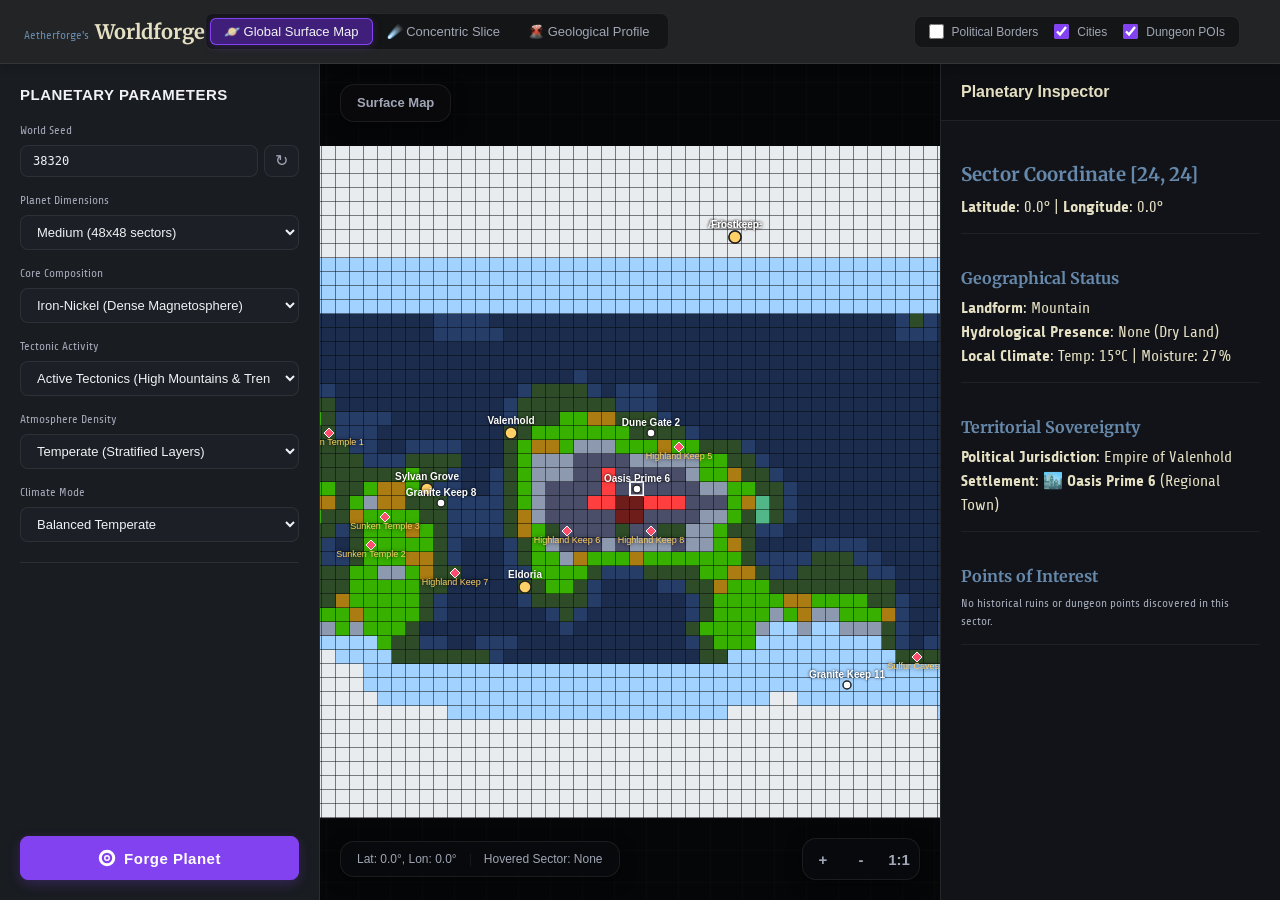
==== world.html @ 59a66cbd "Initial commit: Aetherforge Worldforge - procedural TTRPG world and dungeon generator" ====
<!DOCTYPE html>
<html lang="en">
<head>
    <meta charset="UTF-8">
    <meta name="viewport" content="width=device-width, initial-scale=1.0">
    <title>Planetary Worldforge | Aetherforge Generator</title>
    <!-- Google Fonts: Merriweather (serif) and Share Tech / Share (sans-serif) -->
    <link rel="preconnect" href="https://fonts.googleapis.com">
    <link rel="preconnect" href="https://fonts.gstatic.com" crossorigin>
    <link href="https://fonts.googleapis.com/css2?family=Merriweather:ital,wght@0,300;0,400;0,700;1,300&family=Share+Tech&family=Share:ital,wght@0,400;0,700;1,400&display=swap" rel="stylesheet">
    <link rel="stylesheet" href="style.css">
    <!-- Inline check for CORS / file protocol blocks -->
    <script>
        if (window.location.protocol === 'file:') {
            document.addEventListener('DOMContentLoaded', () => {
                const warn = document.createElement('div');
                warn.style.cssText = 'position:fixed;top:0;left:0;right:0;background:#d32f2f;color:#fff;padding:12px 24px;text-align:center;z-index:999999;font-family:sans-serif;font-size:14px;font-weight:bold;box-shadow:0 4px 12px rgba(0,0,0,0.3);display:flex;justify-content:center;align-items:center;gap:12px;';
                warn.innerHTML = '<span>⚠️ <strong>CORS Protocol Blocked</strong>: Browsers block ES Module loading on local files. Please run a local web server (e.g. VS Code Live Server, python -m http.server, or npm run dev) to test the Worldforge generator.</span>';
                document.body.appendChild(warn);
            });
        }
    </script>
</head>
<body class="dungeon-fullscreen-body">
    <div class="app-container">
        <!-- HEADER -->
        <header class="watabou-header dungeon-header">
            <div class="header-logo">
                <a href="index.html" class="logo-back-link">
                    <span class="logo-author">Aetherforge's</span>
                    <span class="logo-title">Worldforge</span>
                </a>
            </div>
            
            <div class="level-tabs" id="worldViewTabs">
                <button class="level-tab active" data-view="surface">
                    🪐 Global Surface Map
                </button>
                <button class="level-tab" data-view="slice">
                    ☄️ Concentric Slice
                </button>
                <button class="level-tab" data-view="profile">
                    🌋 Geological Profile
                </button>
            </div>

            <!-- VIEW OVERLAYS -->
            <div class="play-mode-controls" id="worldMapControls">
                <label class="switch-label" title="Show political borders of kingdoms">
                    <input type="checkbox" id="chkPoliticalView">
                    <span class="switch-text">Political Borders</span>
                </label>
                <label class="switch-label" title="Show cities and capitals">
                    <input type="checkbox" id="chkShowCities" checked>
                    <span class="switch-text">Cities</span>
                </label>
                <label class="switch-label" title="Show points of interest linking to dungeons">
                    <input type="checkbox" id="chkShowPOIs" checked>
                    <span class="switch-text">Dungeon POIs</span>
                </label>
            </div>
        </header>

        <!-- MAIN LAYOUT -->
        <main class="app-main">
            
            <!-- LEFT COLUMN: PLANET PARAMETERS -->
            <aside class="sidebar sidebar-controls">
                <div class="sidebar-section">
                    <h2>Planetary Parameters</h2>
                    
                    <div class="control-group">
                        <label for="inputWorldSeed">World Seed</label>
                        <div style="display:flex; gap:6px;">
                            <input type="text" id="inputWorldSeed" class="form-control" placeholder="Random" style="flex:1; font-family: monospace; font-size:12px;">
                            <button class="btn btn-secondary" id="btnRandomWorldSeed" title="Roll random seed" style="padding: 0 10px; font-size: 16px;">&#x21bb;</button>
                        </div>
                    </div>

                    <div class="control-group">
                        <label for="selectPlanetSize">Planet Dimensions</label>
                        <select id="selectPlanetSize" class="form-control">
                            <option value="small">Small (32x32 sectors)</option>
                            <option value="medium" selected>Medium (48x48 sectors)</option>
                            <option value="large">Large (64x64 sectors)</option>
                        </select>
                    </div>

                    <div class="control-group">
                        <label for="selectCoreType">Core Composition</label>
                        <select id="selectCoreType" class="form-control">
                            <option value="iron-nickel" selected>Iron-Nickel (Dense Magnetosphere)</option>
                            <option value="silicate">Chondritic Silicate (Weak Shield)</option>
                            <option value="gold-molten">Molten Heavy Metals (Amber Core)</option>
                            <option value="crystal">Volatile Energetic Crystal (Cyan Glow)</option>
                        </select>
                    </div>

                    <div class="control-group">
                        <label for="selectTectonics">Tectonic Activity</label>
                        <select id="selectTectonics" class="form-control">
                            <option value="active" selected>Active Tectonics (High Mountains & Trenches)</option>
                            <option value="passive">Stable Plateaus (Rolling Plains & Valley Networks)</option>
                        </select>
                    </div>

                    <div class="control-group">
                        <label for="selectAtmosphere">Atmosphere Density</label>
                        <select id="selectAtmosphere" class="form-control">
                            <option value="temperate" selected>Temperate (Stratified Layers)</option>
                            <option value="thin">Thin (Low Pressure, High Exosphere)</option>
                            <option value="thick">Super-Dense (Thick Troposphere, Acid Haze)</option>
                        </select>
                    </div>

                    <div class="control-group">
                        <label for="selectClimate">Climate Mode</label>
                        <select id="selectClimate" class="form-control">
                            <option value="balanced" selected>Balanced Temperate</option>
                            <option value="frozen">Glacial Ice Age (Large Polar Caps)</option>
                            <option value="desolate">Arid Desert (Widespread Dunes)</option>
                            <option value="volcanic">Lava Wasteland (High Magma Chambers)</option>
                        </select>
                    </div>
                </div>

                <div class="sidebar-actions">
                    <button class="btn btn-primary btn-large btn-glow" id="btnForgeWorld">
                        <svg viewBox="0 0 24 24" width="18" height="18" fill="none" stroke="currentColor" stroke-width="2"><path d="M12 2a10 10 0 1 0 10 10A10 10 0 0 0 12 2zm0 18a8 8 0 1 1 8-8 8 8 0 0 1-8 8z"/><circle cx="12" cy="12" r="3"/></svg>
                        Forge Planet
                    </button>
                </div>
            </aside>

            <!-- CENTER COLUMN: MAP CANVAS VIEWPORT -->
            <section class="canvas-viewport">
                <!-- VIEWPORT HUD -->
                <div class="viewport-hud" style="top: 20px; bottom: auto; left: 20px; z-index: 100;">
                    <div class="hud-info" style="font-size: 13px; font-weight: bold; background-color: rgba(10,11,14,0.9);">
                        <span id="txtWorldViewTitle">Surface Map</span>
                    </div>
                </div>

                <div class="canvas-container" id="worldCanvasContainer">
                    <canvas id="worldCanvas" tabindex="1"></canvas>
                </div>
                
                <div class="viewport-hud">
                    <div class="hud-info">
                        <span id="txtWorldCoords">Lat: 0.0°, Lon: 0.0°</span>
                        <span class="hud-divider">|</span>
                        <span id="txtWorldSector">Hovered Sector: None</span>
                    </div>
                    <div class="hud-controls">
                        <button class="hud-btn" id="btnWorldZoomIn" title="Zoom In">+</button>
                        <button class="hud-btn" id="btnWorldZoomOut" title="Zoom Out">-</button>
                        <button class="hud-btn" id="btnWorldZoomReset" title="Reset Camera">1:1</button>
                    </div>
                </div>
            </section>

            <!-- RIGHT COLUMN: DETAILS INSPECTOR -->
            <aside class="sidebar sidebar-inspector">
                <div class="inspector-header">
                    <h2>Planetary Inspector</h2>
                </div>
                
                <div class="inspector-content" id="worldInspectorContent">
                    <div class="inspector-empty-state">
                        <svg viewBox="0 0 24 24" width="48" height="48" fill="none" stroke="currentColor" stroke-width="1.5">
                            <path d="M12 22s8-4 8-10V5l-8-3-8 3v7c0 6 8 10 8 10z"/>
                        </svg>
                        <p>Hover or click on sectors on the world map, concentric arcs on the slice view, or geological layers on the drill profile to inspect details.</p>
                    </div>
                </div>
            </aside>

        </main>
    </div>

    <!-- Toast notification -->
    <div id="toastContainer" style="position:fixed;bottom:24px;right:24px;z-index:9999;display:flex;flex-direction:column;gap:8px;"></div>

    <!-- Web App Logic -->
    <script type="module" src="js/world.js"></script>
</body>
</html>
---- style.css ----
/* CSS Custom Properties for Theme Colors & Tokens */
:root {
    --bg-primary: #0a0b0e;
    --bg-secondary: rgba(18, 20, 26, 0.7);
    --bg-tertiary: rgba(30, 34, 45, 0.5);
    
    --border-color: rgba(255, 255, 255, 0.08);
    --border-color-hover: rgba(255, 255, 255, 0.15);
    --glass-blur: blur(12px);
    
    /* Accents - HSL for easy opacity overlays */
    --accent-hue: 262; /* Amber is around 35, Purple is 262, Emerald is 142 */
    --accent-primary: hsl(var(--accent-hue), 85%, 60%);
    --accent-glow: hsla(var(--accent-hue), 85%, 60%, 0.25);
    --accent-glow-strong: hsla(var(--accent-hue), 85%, 60%, 0.5);
    --accent-hover: hsl(var(--accent-hue), 90%, 65%);
    --accent-dark: hsl(var(--accent-hue), 60%, 30%);
    
    /* Text */
    --text-primary: #f0f2f5;
    --text-secondary: #a0a6b5;
    --text-muted: #696e7c;
    --text-link: hsl(var(--accent-hue), 90%, 70%);

    /* Feedback Colors */
    --color-easy: #4caf50;
    --color-medium: #ff9800;
    --color-hard: #f44336;
    --color-deadly: #9c27b0;
    --color-loot: #e91e63;
    --color-trap: #ff5722;

    /* Spacing & Sizes */
    --radius-sm: 4px;
    --radius-md: 8px;
    --radius-lg: 14px;
    --font-heading: 'Outfit', -apple-system, BlinkMacSystemFont, "Segoe UI", Roboto, sans-serif;
    --font-body: 'Inter', -apple-system, BlinkMacSystemFont, "Segoe UI", Roboto, sans-serif;
}

/* Reset & Base Elements */
* {
    box-sizing: border-box;
    margin: 0;
    padding: 0;
}

body {
    background-color: var(--bg-primary);
    background-image: 
        radial-gradient(at 0% 0%, hsla(280, 80%, 20%, 0.15) 0px, transparent 50%),
        radial-gradient(at 100% 100%, hsla(30, 80%, 20%, 0.1) 0px, transparent 50%),
        radial-gradient(at 50% 50%, rgba(10, 11, 14, 1) 0px, rgba(5, 5, 8, 1) 100%);
    color: var(--text-primary);
    font-family: var(--font-body);
    font-size: 14px;
    line-height: 1.5;
    height: 100vh;
    overflow: hidden;
}

/* Layout Wrapper */
.app-container {
    display: flex;
    flex-direction: column;
    height: 100vh;
    width: 100%;
}

/* Header styling */
.app-header {
    display: flex;
    align-items: center;
    justify-content: space-between;
    height: 64px;
    padding: 0 24px;
    background-color: var(--bg-secondary);
    backdrop-filter: var(--glass-blur);
    border-bottom: 1px solid var(--border-color);
    z-index: 100;
}

.header-logo {
    display: flex;
    align-items: center;
    gap: 12px;
}

.logo-icon {
    color: var(--accent-primary);
    filter: drop-shadow(0 0 8px var(--accent-glow-strong));
    animation: rotateSlow 20s linear infinite;
}

@keyframes rotateSlow {
    from { transform: rotate(0deg); }
    to { transform: rotate(360deg); }
}

.header-logo h1 {
    font-family: var(--font-heading);
    font-size: 22px;
    font-weight: 700;
    letter-spacing: -0.5px;
    background: linear-gradient(135deg, #ffffff 30%, var(--accent-primary) 100%);
    -webkit-background-clip: text;
    -webkit-text-fill-color: transparent;
}

.logo-tag {
    font-size: 11px;
    color: var(--text-muted);
    font-weight: 500;
    text-transform: uppercase;
    letter-spacing: 1px;
    padding-left: 8px;
    border-left: 1px solid var(--border-color);
}

/* Level Tabs Selector */
.level-tabs {
    display: flex;
    background-color: rgba(0, 0, 0, 0.4);
    padding: 4px;
    border-radius: var(--radius-md);
    border: 1px solid var(--border-color);
}

.level-tab {
    display: flex;
    align-items: center;
    gap: 8px;
    background: none;
    border: none;
    color: var(--text-secondary);
    font-family: var(--font-heading);
    font-weight: 500;
    padding: 6px 14px;
    font-size: 13px;
    border-radius: calc(var(--radius-md) - 2px);
    cursor: pointer;
    transition: all 0.2s cubic-bezier(0.4, 0, 0.2, 1);
}

.level-tab:hover {
    color: var(--text-primary);
    background-color: rgba(255, 255, 255, 0.04);
}

.level-tab.active {
    color: var(--text-primary);
    background-color: var(--accent-dark);
    box-shadow: inset 0 0 0 1px var(--accent-primary), 0 2px 8px var(--accent-glow);
}

/* Header Buttons Group */
.header-actions {
    display: flex;
    gap: 10px;
}

/* Main Area Grid */
.app-main {
    display: grid;
    grid-template-columns: 320px 1fr 340px;
    height: calc(100vh - 64px);
    width: 100%;
    overflow: hidden;
}

/* Sidebar Styling */
.sidebar {
    background-color: var(--bg-secondary);
    backdrop-filter: var(--glass-blur);
    display: flex;
    flex-direction: column;
    overflow-y: auto;
    border-right: 1px solid var(--border-color);
    padding: 20px;
    gap: 20px;
}

.sidebar-controls {
    border-right: 1px solid var(--border-color);
}

.sidebar-inspector {
    border-right: none;
    border-left: 1px solid var(--border-color);
    background-color: rgba(12, 13, 18, 0.8);
    padding: 0;
}

.sidebar-section {
    display: flex;
    flex-direction: column;
    gap: 14px;
    padding-bottom: 20px;
    border-bottom: 1px solid var(--border-color);
}

.sidebar-section:last-of-type {
    border-bottom: none;
}

.sidebar-section h2 {
    font-family: var(--font-heading);
    font-size: 15px;
    font-weight: 600;
    color: var(--text-primary);
    text-transform: uppercase;
    letter-spacing: 0.5px;
    display: flex;
    align-items: center;
    justify-content: space-between;
}

/* Custom Interactive Controls styling */
.control-group {
    display: flex;
    flex-direction: column;
    gap: 6px;
}

label {
    font-size: 12px;
    font-weight: 500;
    color: var(--text-secondary);
}

.form-control {
    background-color: var(--bg-tertiary);
    border: 1px solid var(--border-color);
    border-radius: var(--radius-md);
    color: var(--text-primary);
    padding: 8px 12px;
    font-family: var(--font-body);
    font-size: 13px;
    outline: none;
    cursor: pointer;
    transition: all 0.2s ease;
}

.form-control:focus, .form-control:hover {
    border-color: var(--accent-primary);
    box-shadow: 0 0 0 3px var(--accent-glow);
}

.form-row {
    display: flex;
    gap: 12px;
}

.col-half {
    flex: 1;
}

/* Ranges */
.range-container {
    display: flex;
    align-items: center;
    gap: 12px;
}

.form-range {
    flex: 1;
    -webkit-appearance: none;
    appearance: none;
    background: var(--bg-tertiary);
    height: 6px;
    border-radius: var(--radius-sm);
    outline: none;
}

.form-range::-webkit-slider-thumb {
    -webkit-appearance: none;
    appearance: none;
    width: 14px;
    height: 14px;
    border-radius: 50%;
    background: var(--accent-primary);
    cursor: pointer;
    box-shadow: 0 0 6px var(--accent-glow-strong);
    transition: transform 0.1s ease;
}

.form-range::-webkit-slider-thumb:hover {
    transform: scale(1.2);
}

.range-value {
    font-family: var(--font-heading);
    font-weight: 500;
    font-size: 12px;
    color: var(--text-primary);
    min-width: 60px;
    text-align: right;
}

/* Buttons style system */
.btn {
    display: inline-flex;
    align-items: center;
    justify-content: center;
    gap: 8px;
    font-family: var(--font-heading);
    font-weight: 500;
    border-radius: var(--radius-md);
    cursor: pointer;
    transition: all 0.2s cubic-bezier(0.4, 0, 0.2, 1);
    outline: none;
    border: 1px solid transparent;
}

.btn-primary {
    background-color: var(--accent-primary);
    color: #ffffff;
    box-shadow: 0 4px 12px var(--accent-glow);
}

.btn-primary:hover {
    background-color: var(--accent-hover);
    box-shadow: 0 6px 16px var(--accent-glow-strong);
    transform: translateY(-1px);
}

.btn-secondary {
    background-color: var(--bg-tertiary);
    border-color: var(--border-color);
    color: var(--text-secondary);
}

.btn-secondary:hover {
    color: var(--text-primary);
    border-color: var(--border-color-hover);
    background-color: rgba(255, 255, 255, 0.05);
}

.btn-icon {
    padding: 8px 14px;
    font-size: 13px;
}

.btn-large {
    width: 100%;
    padding: 12px;
    font-size: 15px;
    font-weight: 600;
    letter-spacing: 0.5px;
}

.btn-glow {
    border-color: var(--accent-primary);
    animation: pulseGlow 3s infinite alternate;
}

@keyframes pulseGlow {
    0% { box-shadow: 0 4px 10px var(--accent-glow); }
    100% { box-shadow: 0 6px 20px var(--accent-glow-strong); }
}

.sidebar-actions {
    margin-top: auto;
    padding-top: 10px;
}

/* Viewport */
.canvas-viewport {
    position: relative;
    background-color: #050608;
    display: flex;
    align-items: center;
    justify-content: center;
    overflow: hidden;
    /* subtle grid overlay for aesthetics */
    background-image: 
        linear-gradient(rgba(255, 255, 255, 0.015) 1px, transparent 1px),
        linear-gradient(90deg, rgba(255, 255, 255, 0.015) 1px, transparent 1px);
    background-size: 32px 32px;
    background-position: center;
}

/* Canvas fills viewport – pan/zoom done via ctx transforms */
.canvas-container {
    position: absolute;
    inset: 0;
    pointer-events: none; /* canvas handles all events */
}

#mapCanvas {
    position: absolute;
    top: 0;
    left: 0;
    width: 100%;
    height: 100%;
    display: block;
    cursor: grab;
    outline: none;
    pointer-events: auto; /* override parent's pointer-events: none */
}

#mapCanvas:active {
    cursor: grabbing;
}

/* Viewport HUD */
.viewport-hud {
    position: absolute;
    bottom: 20px;
    left: 20px;
    right: 20px;
    display: flex;
    justify-content: space-between;
    align-items: center;
    pointer-events: none;
}

.hud-info {
    pointer-events: auto;
    background-color: rgba(10, 11, 14, 0.85);
    border: 1px solid var(--border-color);
    backdrop-filter: var(--glass-blur);
    padding: 8px 16px;
    border-radius: var(--radius-lg);
    font-size: 12px;
    font-family: var(--font-heading);
    color: var(--text-secondary);
    display: flex;
    gap: 12px;
    align-items: center;
    box-shadow: 0 4px 15px rgba(0, 0, 0, 0.5);
}

.hud-divider {
    color: var(--border-color);
}

.hud-controls {
    pointer-events: auto;
    display: flex;
    gap: 6px;
    background-color: rgba(10, 11, 14, 0.85);
    border: 1px solid var(--border-color);
    backdrop-filter: var(--glass-blur);
    padding: 4px;
    border-radius: var(--radius-lg);
    box-shadow: 0 4px 15px rgba(0, 0, 0, 0.5);
}

.hud-btn {
    background: none;
    border: none;
    width: 32px;
    height: 32px;
    border-radius: 50%;
    color: var(--text-secondary);
    font-size: 15px;
    font-weight: 600;
    cursor: pointer;
    display: flex;
    align-items: center;
    justify-content: center;
    transition: all 0.15s ease;
}

.hud-btn:hover {
    background-color: rgba(255, 255, 255, 0.08);
    color: var(--text-primary);
}

/* Inspector Styling */
.inspector-header {
    display: flex;
    justify-content: space-between;
    align-items: center;
    padding: 16px 20px;
    border-bottom: 1px solid var(--border-color);
    background-color: rgba(0, 0, 0, 0.2);
}

.inspector-header h2 {
    font-family: var(--font-heading);
    font-size: 16px;
    font-weight: 600;
}

.inspector-content {
    flex: 1;
    overflow-y: auto;
    padding: 20px;
    display: flex;
    flex-direction: column;
    gap: 18px;
}

/* Inspector Cards and Components */
.inspector-empty-state {
    display: flex;
    flex-direction: column;
    align-items: center;
    justify-content: center;
    text-align: center;
    padding: 40px 20px;
    color: var(--text-muted);
    gap: 16px;
    height: 60%;
}

.inspector-empty-state svg {
    color: var(--text-muted);
    opacity: 0.4;
}

.room-card-header {
    background-color: var(--accent-dark);
    padding: 10px 14px;
    border-radius: var(--radius-md);
    margin-bottom: 10px;
    border-left: 4px solid var(--accent-primary);
}

.room-card-header h3 {
    font-family: var(--font-heading);
    font-size: 16px;
    font-weight: 600;
    color: #fff;
}

.room-card-header .room-type-tag {
    font-size: 11px;
    text-transform: uppercase;
    letter-spacing: 0.5px;
    color: var(--text-secondary);
}

.room-section {
    display: flex;
    flex-direction: column;
    gap: 6px;
}

.room-section h4 {
    font-family: var(--font-heading);
    font-size: 12px;
    text-transform: uppercase;
    letter-spacing: 1px;
    color: var(--text-secondary);
    border-bottom: 1px solid var(--border-color);
    padding-bottom: 4px;
    margin-bottom: 4px;
}

.room-section p {
    font-size: 13px;
    color: var(--text-primary);
    line-height: 1.6;
}

/* Sensory lists */
.sensory-pill-container {
    display: flex;
    flex-wrap: wrap;
    gap: 6px;
    margin-top: 4px;
}

.sensory-pill {
    font-size: 11px;
    padding: 3px 8px;
    border-radius: 12px;
    background-color: var(--bg-tertiary);
    border: 1px solid var(--border-color);
    color: var(--text-secondary);
}

.sensory-pill strong {
    color: var(--text-primary);
}

/* Encounter Stat Blocks */
.encounter-block {
    background-color: rgba(0, 0, 0, 0.2);
    border: 1px solid var(--border-color);
    border-radius: var(--radius-md);
    padding: 10px;
    display: flex;
    flex-direction: column;
    gap: 8px;
}

.difficulty-badge {
    align-self: flex-start;
    font-family: var(--font-heading);
    font-size: 11px;
    font-weight: 600;
    text-transform: uppercase;
    padding: 2px 8px;
    border-radius: 10px;
    color: #fff;
}

.difficulty-badge.easy { background-color: var(--color-easy); }
.difficulty-badge.medium { background-color: var(--color-medium); }
.difficulty-badge.hard { background-color: var(--color-hard); }
.difficulty-badge.deadly { background-color: var(--color-deadly); }

.monster-item {
    display: flex;
    justify-content: space-between;
    font-size: 13px;
    border-bottom: 1px dashed var(--border-color);
    padding-bottom: 4px;
}

.monster-item:last-child {
    border-bottom: none;
    padding-bottom: 0;
}

.monster-name {
    font-weight: 500;
    color: var(--text-primary);
}

.monster-cr {
    font-size: 11px;
    color: var(--text-muted);
}

/* Loot & Traps cards */
.danger-card {
    background-color: rgba(255, 87, 34, 0.05);
    border: 1px solid rgba(255, 87, 34, 0.2);
    border-radius: var(--radius-md);
    padding: 10px;
    border-left: 4px solid var(--color-trap);
}

.danger-card-title {
    font-family: var(--font-heading);
    font-weight: 600;
    color: var(--color-trap);
    font-size: 13px;
    margin-bottom: 4px;
}

.loot-card {
    background-color: rgba(233, 30, 99, 0.05);
    border: 1px solid rgba(233, 30, 99, 0.2);
    border-radius: var(--radius-md);
    padding: 10px;
    border-left: 4px solid var(--color-loot);
}

.loot-card-title {
    font-family: var(--font-heading);
    font-weight: 600;
    color: var(--color-loot);
    font-size: 13px;
    margin-bottom: 4px;
}

/* Scrollbar Customization */
::-webkit-scrollbar {
    width: 6px;
    height: 6px;
}

::-webkit-scrollbar-track {
    background: transparent;
}

::-webkit-scrollbar-thumb {
    background: var(--border-color-hover);
    border-radius: 3px;
}

::-webkit-scrollbar-thumb:hover {
    background: var(--text-muted);
}

/* Responsive adjustments */
@media (max-width: 1024px) {
    .app-main {
        grid-template-columns: 280px 1fr;
    }
    .sidebar-inspector {
        display: none; /* Hide inspector on smaller screens, could display as overlay */
    }
}

/* Canvas Keyboard Navigation Focus Outline */
#mapCanvas:focus {
    outline: none;
    box-shadow: 0 0 0 2px var(--accent-primary), 0 20px 50px rgba(0, 0, 0, 0.8);
}

/* Inspector Editor Form Elements */
.inspector-card {
    display: flex;
    flex-direction: column;
    gap: 16px;
    animation: fadeIn 0.2s ease-out;
}

@keyframes fadeIn {
    from { opacity: 0; transform: translateY(5px); }
    to { opacity: 1; transform: translateY(0); }
}

.editor-field-group {
    display: flex;
    flex-direction: column;
    gap: 6px;
    margin-bottom: 8px;
}

.editor-field-group label {
    font-size: 11px;
    text-transform: uppercase;
    letter-spacing: 0.5px;
    color: var(--text-secondary);
    font-weight: 600;
}

.inspector-input, .inspector-textarea {
    background-color: var(--bg-tertiary);
    border: 1px solid var(--border-color);
    border-radius: var(--radius-md);
    color: var(--text-primary);
    padding: 8px 10px;
    font-family: var(--font-body);
    font-size: 13px;
    outline: none;
    transition: all 0.15s ease;
}

.inspector-input:focus, .inspector-textarea:focus {
    border-color: var(--accent-primary);
    background-color: rgba(0, 0, 0, 0.3);
}

.inspector-textarea {
    resize: vertical;
    min-height: 70px;
    line-height: 1.4;
}

.editor-monster-list {
    display: flex;
    flex-direction: column;
    gap: 6px;
    margin-top: 6px;
}

.editor-monster-row {
    display: flex;
    gap: 8px;
    align-items: center;
}

.monster-qty-input {
    width: 48px;
    text-align: center;
}

.monster-name-input {
    flex: 1;
}

.btn-small-danger {
    background-color: rgba(244, 67, 54, 0.15);
    border: 1px solid rgba(244, 67, 54, 0.3);
    color: #ff8a80;
    width: 28px;
    height: 28px;
    padding: 0;
    border-radius: var(--radius-md);
    font-size: 12px;
    font-weight: bold;
    display: flex;
    align-items: center;
    justify-content: center;
    cursor: pointer;
    transition: all 0.15s ease;
}

.btn-small-danger:hover {
    background-color: #f44336;
    color: #ffffff;
}

.editor-actions-row {
    display: flex;
    gap: 10px;
    margin-top: 10px;
    padding-top: 12px;
    border-top: 1px solid var(--border-color);
}

/* Play Mode / FOW View Controls in Header */
.play-mode-controls {
    display: flex;
    align-items: center;
    gap: 16px;
    background-color: rgba(0, 0, 0, 0.4);
    padding: 6px 14px;
    border-radius: var(--radius-md);
    border: 1px solid var(--border-color);
    margin-left: auto;
    margin-right: 16px;
}

.switch-label {
    display: flex;
    align-items: center;
    gap: 8px;
    cursor: pointer;
    user-select: none;
    font-family: var(--font-heading);
    font-size: 12px;
    font-weight: 500;
    color: var(--text-secondary);
    transition: color 0.15s ease;
}

.switch-label:hover {
    color: var(--text-primary);
}

.switch-label input[type="checkbox"] {
    cursor: pointer;
    accent-color: var(--accent-primary);
    width: 15px;
    height: 15px;
}

/* Floating Brush Palette Toolbar in Viewport */
.canvas-editor-toolbar {
    position: absolute;
    top: 20px;
    left: 50%;
    transform: translateX(-50%);
    z-index: 100;
    display: flex;
    align-items: center;
    gap: 4px;
    background-color: rgba(10, 11, 14, 0.9);
    border: 1px solid var(--border-color);
    backdrop-filter: var(--glass-blur);
    padding: 5px;
    border-radius: var(--radius-lg);
    box-shadow: 0 8px 32px rgba(0, 0, 0, 0.7);
    pointer-events: auto;
}

.editor-tool-btn {
    background: none;
    border: none;
    width: 34px;
    height: 34px;
    border-radius: 50%;
    color: var(--text-secondary);
    cursor: pointer;
    display: flex;
    align-items: center;
    justify-content: center;
    transition: all 0.15s cubic-bezier(0.4, 0, 0.2, 1);
}

.editor-tool-btn:hover {
    background-color: rgba(255, 255, 255, 0.08);
    color: var(--text-primary);
}

.editor-tool-btn.active {
    background-color: var(--accent-dark);
    box-shadow: inset 0 0 0 1px var(--accent-primary), 0 2px 8px var(--accent-glow);
    color: #ffffff;
}

.editor-tool-divider {
    width: 1px;
    height: 20px;
    background-color: var(--border-color);
    margin: 0 4px;
}

.tool-dot {
    width: 12px;
    height: 12px;
    border-radius: 50%;
    border: 1px solid rgba(255, 255, 255, 0.2);
    display: inline-block;
}

/* ---- Generation Progress Bar Overlay ---- */
.canvas-viewport {
    position: relative;
}

.gen-progress-overlay {
    position: absolute;
    inset: 0;
    z-index: 200;
    display: flex;
    align-items: center;
    justify-content: center;
    background: rgba(5, 6, 8, 0.82);
    backdrop-filter: blur(8px);
    pointer-events: all;
}

.gen-progress-box {
    display: flex;
    flex-direction: column;
    align-items: center;
    gap: 16px;
    background: rgba(18, 20, 26, 0.9);
    border: 1px solid var(--border-color);
    border-radius: var(--radius-lg);
    padding: 36px 48px;
    box-shadow: 0 24px 60px rgba(0, 0, 0, 0.8), 0 0 0 1px rgba(255,255,255,0.04);
    min-width: 280px;
    text-align: center;
}

.gen-progress-icon {
    color: var(--accent-primary);
    filter: drop-shadow(0 0 10px var(--accent-glow-strong));
    animation: spinForge 1.2s linear infinite;
}

@keyframes spinForge {
    from { transform: rotate(0deg); }
    to { transform: rotate(360deg); }
}

.gen-progress-label {
    font-family: var(--font-heading);
    font-size: 18px;
    font-weight: 700;
    color: var(--text-primary);
    letter-spacing: 0.5px;
}

.gen-progress-sub {
    font-family: var(--font-body);
    font-size: 12px;
    color: var(--text-muted);
    min-height: 16px;
}

.gen-progress-bar-wrap {
    width: 100%;
    height: 6px;
    background: rgba(255,255,255,0.07);
    border-radius: 100px;
    overflow: hidden;
}

.gen-progress-bar {
    height: 100%;
    width: 0%;
    background: linear-gradient(90deg, var(--accent-primary), var(--accent-hover));
    border-radius: 100px;
    transition: width 0.3s ease;
    box-shadow: 0 0 10px var(--accent-glow-strong);
}

/* ==========================================================================
   WATABOU THEME & LAYOUT INTEGRATION
   ========================================================================== */

/* Page variables overrides or custom variables */
:root {
    --watabou-bg: #2e3033;
    --watabou-header-bg: #222426;
    --watabou-card-bg: #d9d3ce;
    --watabou-card-hover: #e3deda;
    --watabou-text-dark: #2e3033;
    --watabou-text-muted: #5e6469;
    --watabou-accent: #6688aa;
    --watabou-accent-hover: #88aacc;
    --watabou-highlight: #ffee99;
    
    --watabou-font-logo: 'Merriweather', serif;
    --watabou-font-body: 'Share', sans-serif;
    --watabou-font-heading: 'Merriweather', serif;
}

/* Base override for Watabou look */
body {
    background-color: var(--watabou-bg);
    background-image: none; /* remove background gradients */
    color: #e5e0c3; /* warm cream default text */
    font-family: var(--watabou-font-body);
    font-size: 16px;
    height: auto;
    overflow-y: auto; /* enable page scrolling */
}

/* Page Wrapper */
.watabou-page-wrapper {
    max-width: 1060px;
    margin: 0 auto;
    padding: 0 20px 40px 20px;
}

/* Header */
.watabou-header {
    background-color: var(--watabou-header-bg);
    display: flex;
    justify-content: space-between;
    align-items: center;
    padding: 16px 24px;
    margin-bottom: 24px;
    border-bottom: none;
    z-index: 100;
    box-shadow: 0 2px 8px rgba(0,0,0,0.15);
}

.watabou-header .header-logo {
    display: flex;
    flex-direction: column;
    align-items: flex-start;
    gap: 0px;
}

.watabou-header .logo-author {
    font-family: var(--watabou-font-body);
    font-size: 14px;
    text-transform: none;
    color: var(--watabou-accent);
    letter-spacing: normal;
    padding: 0;
    border: none;
}

.watabou-header .logo-title {
    font-family: var(--watabou-font-logo);
    font-size: 26px;
    font-weight: 700;
    margin: 0;
    background: none;
    -webkit-text-fill-color: initial;
    color: #e5e0c3;
}

.watabou-header .header-nav {
    display: flex;
    gap: 20px;
}

.watabou-header .nav-link {
    font-family: var(--watabou-font-body);
    font-size: 16px;
    color: var(--watabou-accent);
    text-decoration: none;
    font-weight: normal;
    transition: color 0.15s ease;
}

.watabou-header .nav-link:hover,
.watabou-header .nav-link.active {
    color: var(--watabou-highlight);
    text-decoration: underline;
}

/* Intro Text */
.watabou-intro {
    font-family: var(--watabou-font-body);
    font-size: 18px;
    line-height: 1.6;
    margin-bottom: 30px;
    color: #c9c4ad;
}

/* Blocks Grid */
.blocks-grid {
    display: grid;
    grid-template-columns: repeat(auto-fill, minmax(310px, 1fr));
    gap: 24px;
    align-items: start;
}

/* If screen size is large, let the live generator block span 2 columns */
@media (min-width: 768px) {
    .generator-card.live-card {
        grid-column: span 2;
    }
}

@media (min-width: 1024px) {
    .generator-card.live-card {
        grid-column: span 3; /* spans full width on desktop for perfect fit! */
    }
}

/* Generator Cards Base styling */
.generator-card {
    background-color: var(--watabou-card-bg);
    border-radius: 4px;
    overflow: hidden;
    box-shadow: 0 4px 12px rgba(0,0,0,0.15);
    transition: transform 0.2s ease, background-color 0.2s ease;
    display: flex;
    flex-direction: column;
}

.static-card:hover {
    transform: translateY(-2px);
    background-color: var(--watabou-card-hover);
}

.card-image-wrapper {
    height: 180px;
    overflow: hidden;
    background-color: #000;
    position: relative;
}

.card-image-wrapper img {
    width: 100%;
    height: 100%;
    object-fit: cover;
    transition: transform 0.3s ease;
}

.static-card:hover .card-image-wrapper img {
    transform: scale(1.05);
}

.card-content {
    padding: 16px;
    color: var(--watabou-text-dark);
}

.card-title {
    font-family: var(--watabou-font-heading);
    font-size: 20px;
    font-weight: 700;
    margin-bottom: 8px;
}

.card-title a {
    color: var(--watabou-text-dark);
    text-decoration: none;
}

.card-title a:hover {
    color: var(--watabou-accent);
    text-decoration: underline;
}

.card-desc {
    font-family: var(--watabou-font-body);
    font-size: 15px;
    line-height: 1.5;
    color: var(--watabou-text-muted);
}

/* Live Interactive Generator Block Styling */
.generator-card.live-card {
    background-color: #1e222d; /* dark slate theme inside the active block card */
    border: 2px solid var(--watabou-accent);
    color: var(--text-primary);
}

.live-card-header {
    background-color: var(--watabou-header-bg);
    padding: 12px 16px;
    display: flex;
    justify-content: space-between;
    align-items: center;
    border-bottom: 1px solid var(--border-color);
    flex-wrap: wrap;
    gap: 12px;
}

.live-card-title-group {
    display: flex;
    align-items: center;
    gap: 8px;
}

.live-badge {
    background-color: var(--watabou-accent);
    color: #fff;
    font-size: 10px;
    padding: 2px 6px;
    border-radius: 100px;
    font-weight: bold;
    text-transform: uppercase;
}

.live-card-header .card-title {
    color: #e5e0c3;
    font-size: 18px;
    margin: 0;
}

.live-card-controls {
    display: flex;
    align-items: center;
    gap: 12px;
}

.live-card-body {
    display: grid;
    grid-template-columns: 1fr;
    min-height: 480px;
}

@media (min-width: 900px) {
    .live-card-body {
        grid-template-columns: 1fr 340px; /* split pane: canvas / controls */
    }
}

/* Live Canvas Area */
.live-canvas-area {
    position: relative;
    background-color: #0d0f13;
    border-right: 1px solid var(--border-color);
    display: flex;
    flex-direction: column;
    min-height: 380px;
}

.live-canvas-area .canvas-container {
    flex: 1;
    position: relative;
    width: 100%;
    height: 100%;
}

.live-canvas-area #mapCanvas {
    width: 100%;
    height: 100%;
}

/* Live Controls Area */
.live-controls-area {
    display: flex;
    flex-direction: column;
    background-color: #151821;
    height: 520px;
    overflow: hidden;
}

/* Area pane tab switcher */
.live-tabs-header {
    display: flex;
    background-color: #0d0f13;
    border-bottom: 1px solid var(--border-color);
}

.live-area-tab {
    flex: 1;
    background: none;
    border: none;
    color: var(--text-secondary);
    padding: 10px;
    font-family: var(--watabou-font-body);
    font-size: 14px;
    cursor: pointer;
    text-align: center;
    border-bottom: 2px solid transparent;
    transition: all 0.15s ease;
}

.live-area-tab:hover {
    color: var(--text-primary);
    background-color: rgba(255,255,255,0.02);
}

.live-area-tab.active {
    color: var(--watabou-highlight);
    border-bottom-color: var(--watabou-accent);
    background-color: #151821;
    font-weight: bold;
}

/* Panes container */
.live-pane {
    display: none;
    flex: 1;
    padding: 16px;
    overflow-y: auto;
}

.live-pane.active {
    display: flex;
    flex-direction: column;
    gap: 16px;
}

.live-pane h3 {
    font-family: var(--watabou-font-heading);
    font-size: 14px;
    text-transform: uppercase;
    color: var(--watabou-accent);
    margin-bottom: 4px;
    border-bottom: 1px solid rgba(255,255,255,0.05);
    padding-bottom: 4px;
}

/* Actions panel grid */
.action-buttons-list {
    display: grid;
    grid-template-columns: 1fr 1fr;
    gap: 8px;
}

.action-buttons-list .btn {
    padding: 8px 10px;
    font-size: 11px;
}

/* Inspector inline style */
.inspector-header-inline {
    display: flex;
    justify-content: space-between;
    align-items: center;
    border-bottom: 1px solid rgba(255,255,255,0.05);
    padding-bottom: 6px;
    margin-bottom: 8px;
}

.inspector-header-inline h3 {
    margin: 0;
    border: none;
}

.live-card-footer {
    padding: 12px 16px;
    background-color: #0d0f13;
    border-top: 1px solid var(--border-color);
    margin-top: auto;
}

/* Override existing HUD bottom position */
.live-canvas-area .viewport-hud {
    bottom: 12px;
    left: 12px;
    right: 12px;
}

/* Overlay controls alignment */
.live-canvas-area .canvas-editor-toolbar {
    top: 12px;
}

/* General button adjustments for live card */
.live-pane .control-group label {
    font-size: 11px;
}
.live-pane .form-control {
    padding: 6px 10px;
    font-size: 12px;
}

/* Dedicated Dungeon Page Viewport & Fullscreen Overrides */
body.dungeon-fullscreen-body {
    height: 100vh;
    overflow: hidden;
}

.dungeon-header {
    margin-bottom: 0 !important;
    border-bottom: 1px solid var(--border-color) !important;
    height: 64px;
}

.logo-back-link {
    text-decoration: none;
    display: flex;
    align-items: baseline;
    gap: 6px;
}

.logo-back-link:hover .logo-title {
    color: var(--watabou-highlight) !important;
}

.logo-back-link .logo-author {
    font-size: 12px;
    color: var(--watabou-accent);
}

.logo-back-link .logo-title {
    font-family: var(--watabou-font-logo);
    font-size: 20px;
    font-weight: 700;
    color: #e5e0c3;
    margin: 0;
}


/* Ensure app-main expands correctly on fullscreen dedicated page */
.dungeon-fullscreen-body .app-container {
    height: 100vh;
    display: flex;
    flex-direction: column;
}

.dungeon-fullscreen-body .app-main {
    flex: 1;
    display: grid;
    grid-template-columns: 320px 1fr 340px;
    height: calc(100vh - 64px);
    overflow: hidden;
}

/* Planetary Worldforge Details Inspector Specifics */
.poi-box {
    border: 1px solid var(--watabou-accent);
    padding: 10px;
    border-radius: 4px;
    background: rgba(102, 136, 170, 0.1);
    margin-top: 10px;
    margin-bottom: 10px;
    font-family: var(--watabou-font-body);
}

.poi-box p {
    margin-bottom: 4px;
}

.inspector-section {
    border-bottom: 1px solid rgba(255,255,255,0.06);
    padding-bottom: 14px;
    margin-bottom: 14px;
}

.inspector-section h3, .inspector-section h4 {
    font-family: var(--watabou-font-heading);
    color: var(--watabou-accent);
    margin-bottom: 6px;
}

.inspector-section ul {
    margin-left: 18px;
    margin-top: 6px;
    color: var(--text-secondary);
}

.inspector-section li {
    margin-bottom: 4px;
    font-size: 13px;
}
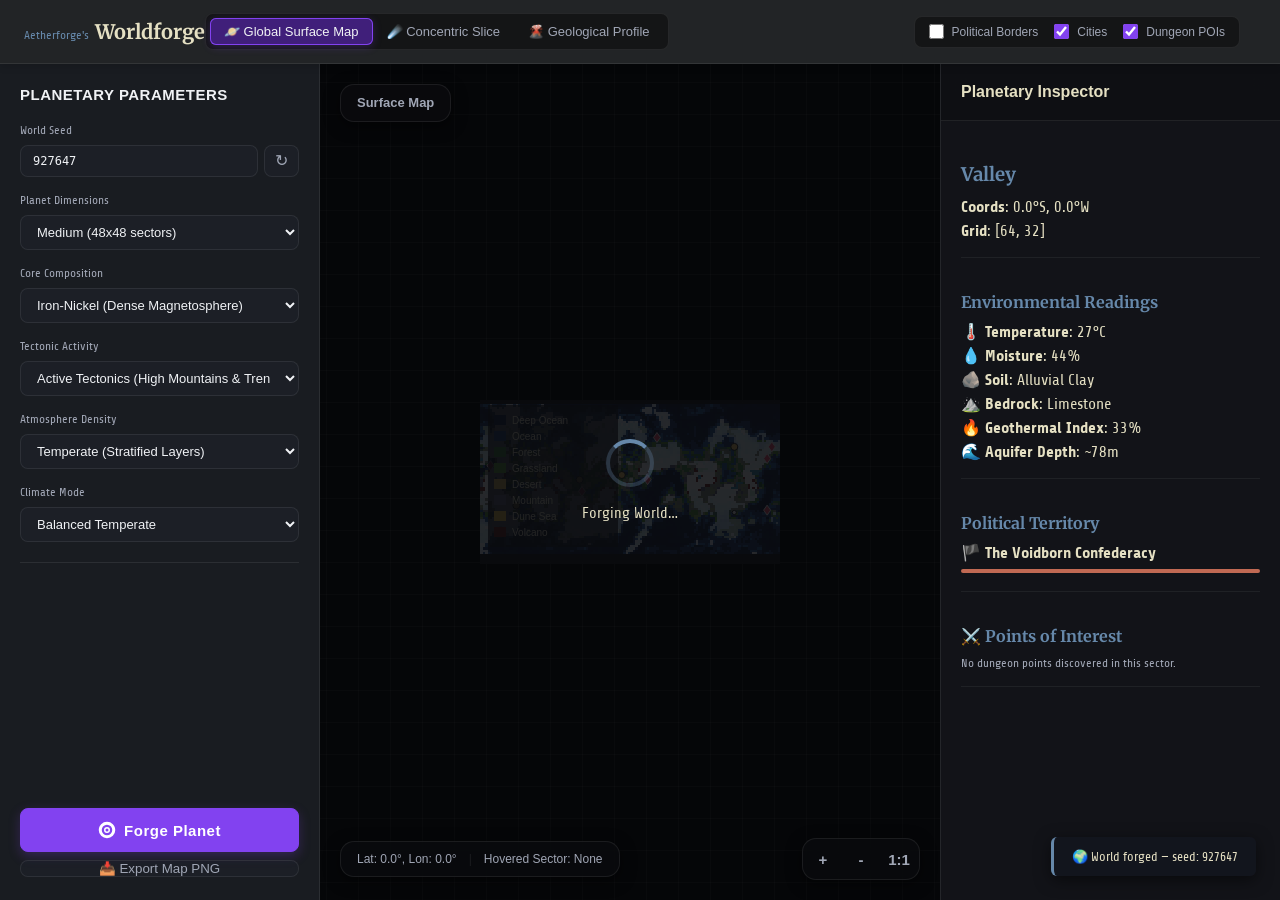
==== commit cd551342: "feat(world): major generator overhaul — gradient noise, 27 biomes, procedural names, improved render" ====
--- a/world.html
+++ b/world.html
@@ -129,6 +129,9 @@
                         <svg viewBox="0 0 24 24" width="18" height="18" fill="none" stroke="currentColor" stroke-width="2"><path d="M12 2a10 10 0 1 0 10 10A10 10 0 0 0 12 2zm0 18a8 8 0 1 1 8-8 8 8 0 0 1-8 8z"/><circle cx="12" cy="12" r="3"/></svg>
                         Forge Planet
                     </button>
+                    <button class="btn btn-secondary" id="btnExportMap" title="Export surface map as PNG" style="margin-top:8px;width:100%;">
+                        📥 Export Map PNG
+                    </button>
                 </div>
             </aside>
 
@@ -141,9 +144,16 @@
                     </div>
                 </div>
 
-                <div class="canvas-container" id="worldCanvasContainer">
+                <div class="canvas-container" id="worldCanvasContainer" style="position:relative;">
                     <canvas id="worldCanvas" tabindex="1"></canvas>
-                </div>
+                    <!-- Generation loading overlay -->
+                    <div id="worldLoadingOverlay" style="display:none;position:absolute;inset:0;background:rgba(10,11,14,0.88);z-index:50;display:flex;flex-direction:column;align-items:center;justify-content:center;gap:16px;">
+                        <div style="width:48px;height:48px;border:4px solid rgba(102,136,170,0.3);border-top-color:#6688aa;border-radius:50%;animation:worldSpin 0.8s linear infinite;"></div>
+                        <p style="font-family:'Share',sans-serif;color:#e5e0c3;font-size:15px;">Forging World…</p>
+                    </div>
+                </div>
+                <style>@keyframes worldSpin { to { transform: rotate(360deg); } }
+                #worldLoadingOverlay { display: none; }</style>
                 
                 <div class="viewport-hud">
                     <div class="hud-info">
@@ -183,5 +193,19 @@
 
     <!-- Web App Logic -->
     <script type="module" src="js/world.js"></script>
+    <script>
+        // Export PNG handler (hoisted so it works after world.js sets window.visualizer)
+        document.addEventListener('DOMContentLoaded', () => {
+            const btn = document.getElementById('btnExportMap');
+            if (btn) btn.addEventListener('click', () => {
+                const v = window.visualizer;
+                if (!v) return;
+                const a = document.createElement('a');
+                a.href = v.canvas.toDataURL('image/png');
+                a.download = `worldforge-${v.world ? v.world.seed : 'map'}.png`;
+                a.click();
+            });
+        });
+    </script>
 </body>
 </html>
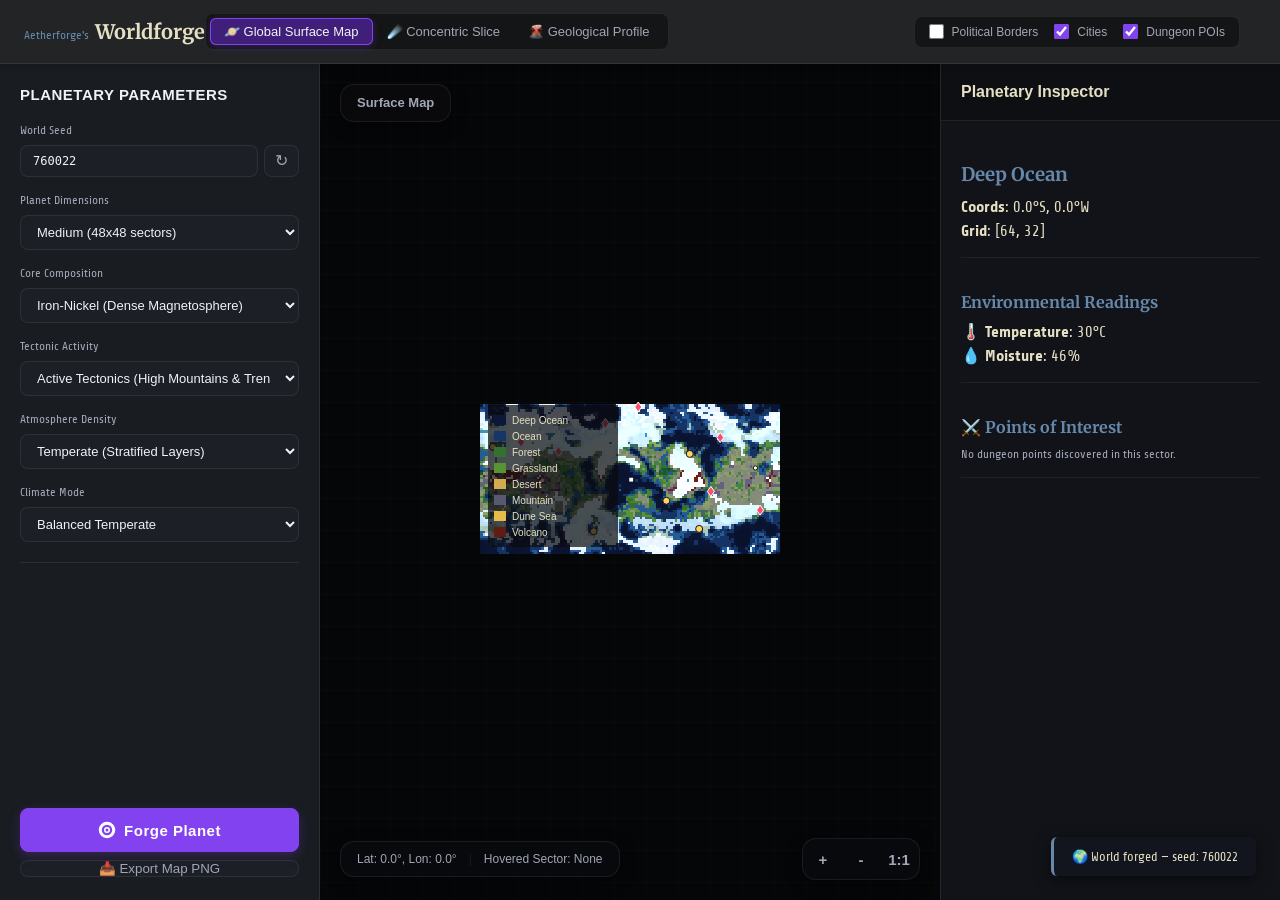
==== commit b74014ad: "fix: loading overlay now properly hides after world generation completes" ====
--- a/world.html
+++ b/world.html
@@ -146,14 +146,14 @@
 
                 <div class="canvas-container" id="worldCanvasContainer" style="position:relative;">
                     <canvas id="worldCanvas" tabindex="1"></canvas>
-                    <!-- Generation loading overlay -->
-                    <div id="worldLoadingOverlay" style="display:none;position:absolute;inset:0;background:rgba(10,11,14,0.88);z-index:50;display:flex;flex-direction:column;align-items:center;justify-content:center;gap:16px;">
+                    <!-- Generation loading overlay — hidden by default, shown via JS -->
+                    <div id="worldLoadingOverlay" style="display:none;position:absolute;inset:0;background:rgba(10,11,14,0.88);z-index:50;flex-direction:column;align-items:center;justify-content:center;gap:16px;">
                         <div style="width:48px;height:48px;border:4px solid rgba(102,136,170,0.3);border-top-color:#6688aa;border-radius:50%;animation:worldSpin 0.8s linear infinite;"></div>
                         <p style="font-family:'Share',sans-serif;color:#e5e0c3;font-size:15px;">Forging World…</p>
                     </div>
                 </div>
-                <style>@keyframes worldSpin { to { transform: rotate(360deg); } }
-                #worldLoadingOverlay { display: none; }</style>
+                <style>@keyframes worldSpin { to { transform: rotate(360deg); } }</style>
+
                 
                 <div class="viewport-hud">
                     <div class="hud-info">
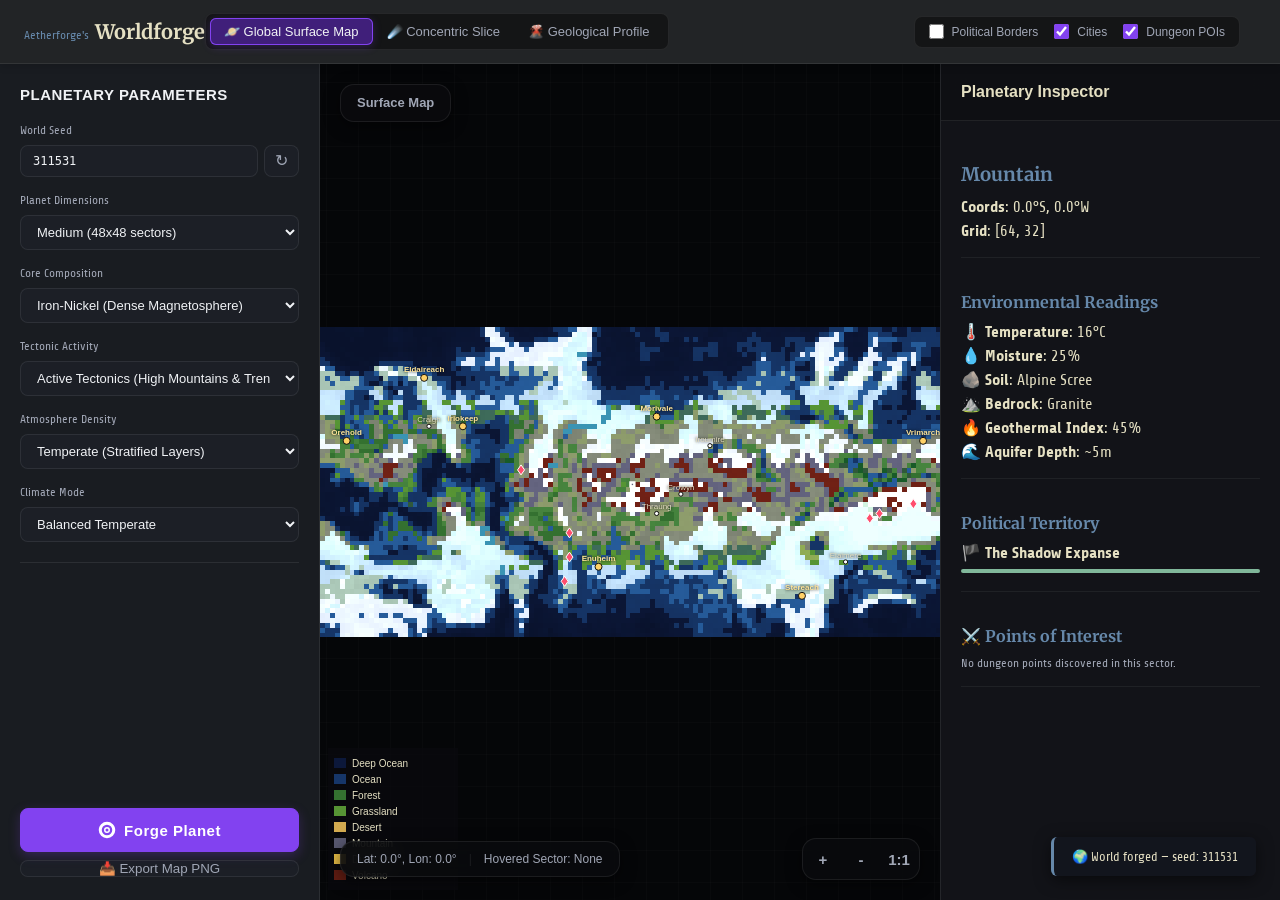
==== commit dc9d140b: "fix: world map canvas now fills entire center viewport — removed conflicting position:relative overr" ====
--- a/world.html
+++ b/world.html
@@ -144,7 +144,7 @@
                     </div>
                 </div>
 
-                <div class="canvas-container" id="worldCanvasContainer" style="position:relative;">
+                <div id="worldCanvasContainer">
                     <canvas id="worldCanvas" tabindex="1"></canvas>
                     <!-- Generation loading overlay — hidden by default, shown via JS -->
                     <div id="worldLoadingOverlay" style="display:none;position:absolute;inset:0;background:rgba(10,11,14,0.88);z-index:50;flex-direction:column;align-items:center;justify-content:center;gap:16px;">
@@ -152,6 +152,7 @@
                         <p style="font-family:'Share',sans-serif;color:#e5e0c3;font-size:15px;">Forging World…</p>
                     </div>
                 </div>
+
                 <style>@keyframes worldSpin { to { transform: rotate(360deg); } }</style>
 
                 
--- a/style.css
+++ b/style.css
@@ -403,6 +403,32 @@
     cursor: grabbing;
 }
 
+/* World canvas — same full-fill rules as mapCanvas */
+#worldCanvasContainer {
+    position: absolute !important;
+    inset: 0 !important;
+    width: auto !important;
+    height: auto !important;
+}
+
+#worldCanvas {
+    position: absolute;
+    top: 0;
+    left: 0;
+    width: 100%;
+    height: 100%;
+    display: block;
+    cursor: crosshair;
+    outline: none;
+    pointer-events: auto;
+}
+
+#worldCanvas:active {
+    cursor: grabbing;
+}
+
+
+
 /* Viewport HUD */
 .viewport-hud {
     position: absolute;
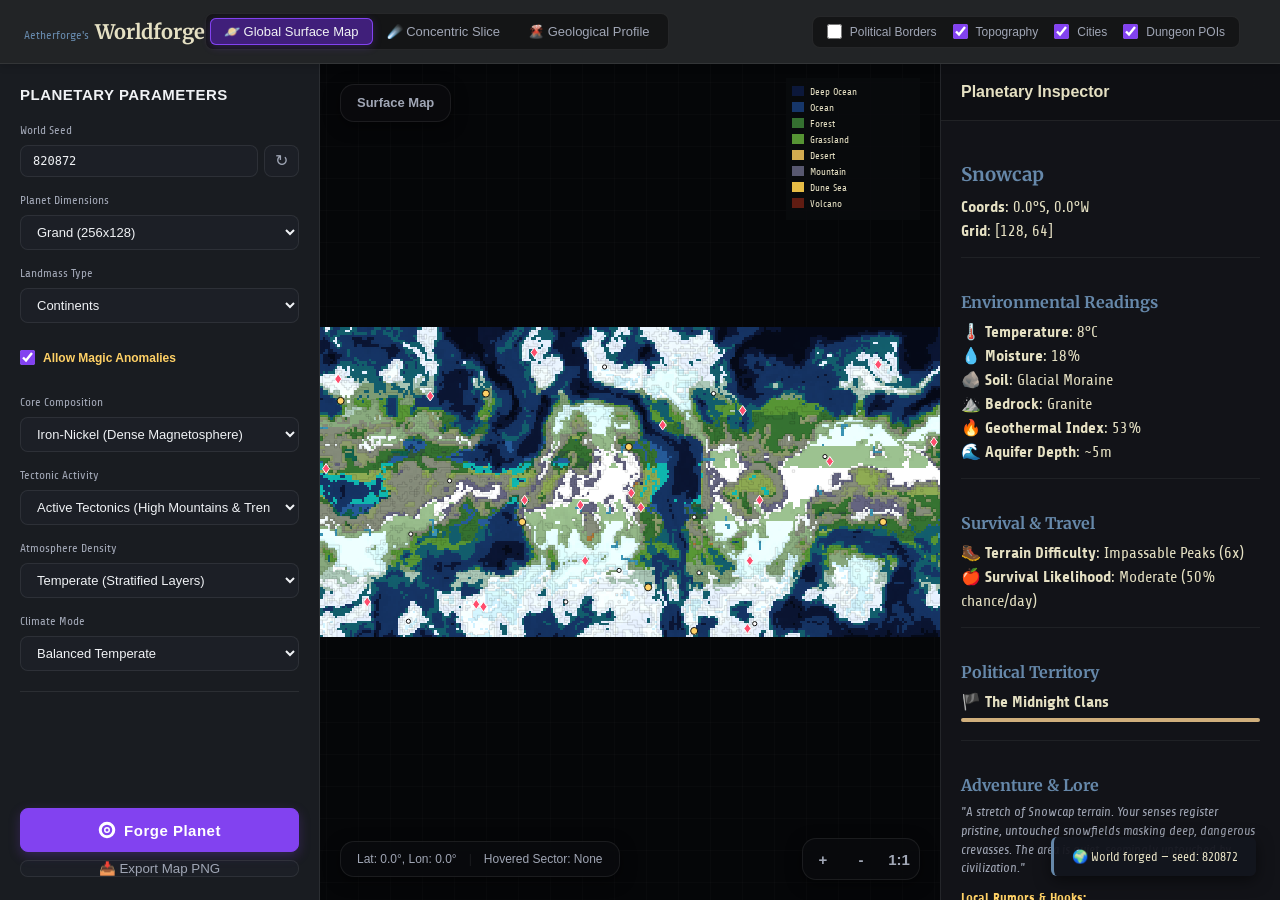
==== commit c9b6fc8f: "Refactor world generation: split into modules, add topography contours and custom dimensions" ====
--- a/world.html
+++ b/world.html
@@ -50,6 +50,10 @@
                     <input type="checkbox" id="chkPoliticalView">
                     <span class="switch-text">Political Borders</span>
                 </label>
+                <label class="switch-label" title="Show topographic elevation contours">
+                    <input type="checkbox" id="chkTopography" checked>
+                    <span class="switch-text">Topography</span>
+                </label>
                 <label class="switch-label" title="Show cities and capitals">
                     <input type="checkbox" id="chkShowCities" checked>
                     <span class="switch-text">Cities</span>
@@ -80,10 +84,43 @@
                     <div class="control-group">
                         <label for="selectPlanetSize">Planet Dimensions</label>
                         <select id="selectPlanetSize" class="form-control">
-                            <option value="small">Small (32x32 sectors)</option>
-                            <option value="medium" selected>Medium (48x48 sectors)</option>
-                            <option value="large">Large (64x64 sectors)</option>
-                        </select>
+                            <option value="small">Standard (128x64)</option>
+                            <option value="medium" selected>Grand (256x128)</option>
+                            <option value="large">Colossal (512x256)</option>
+                            <option value="legendary">Planetary (1024x512)</option>
+                            <option value="epic">Epic / Continental (2048x1024)</option>
+                            <option value="custom">Custom...</option>
+                        </select>
+                    </div>
+
+                    <!-- Custom Dimensions -->
+                    <div class="control-group" id="customDimGroup" style="display:none;">
+                        <div style="display:flex; gap:8px;">
+                            <div style="flex:1;">
+                                <label for="inputCustomWidth" style="font-size:11px;">Width</label>
+                                <input type="number" id="inputCustomWidth" class="form-control" value="512" min="32" max="4096" style="padding: 4px 8px; font-size:12px;">
+                            </div>
+                            <div style="flex:1;">
+                                <label for="inputCustomHeight" style="font-size:11px;">Height</label>
+                                <input type="number" id="inputCustomHeight" class="form-control" value="256" min="16" max="2048" style="padding: 4px 8px; font-size:12px;">
+                            </div>
+                        </div>
+                    </div>
+
+                    <div class="control-group">
+                        <label for="selectLandmass">Landmass Type</label>
+                        <select id="selectLandmass" class="form-control">
+                            <option value="continents" selected>Continents</option>
+                            <option value="pangea">Pangea</option>
+                            <option value="islands">Islands & Archipelagos</option>
+                        </select>
+                    </div>
+
+                    <div class="control-group" style="margin-top: 12px; margin-bottom: 12px;">
+                        <label class="switch-label" title="Enable fantasy/magical biomes & anomalies" style="display:flex; align-items:center; gap:8px; cursor:pointer;">
+                            <input type="checkbox" id="chkAllowMagic" checked style="cursor:pointer;">
+                            <span class="switch-text" style="font-weight:bold; color:#ffd166;">Allow Magic Anomalies</span>
+                        </label>
                     </div>
 
                     <div class="control-group">
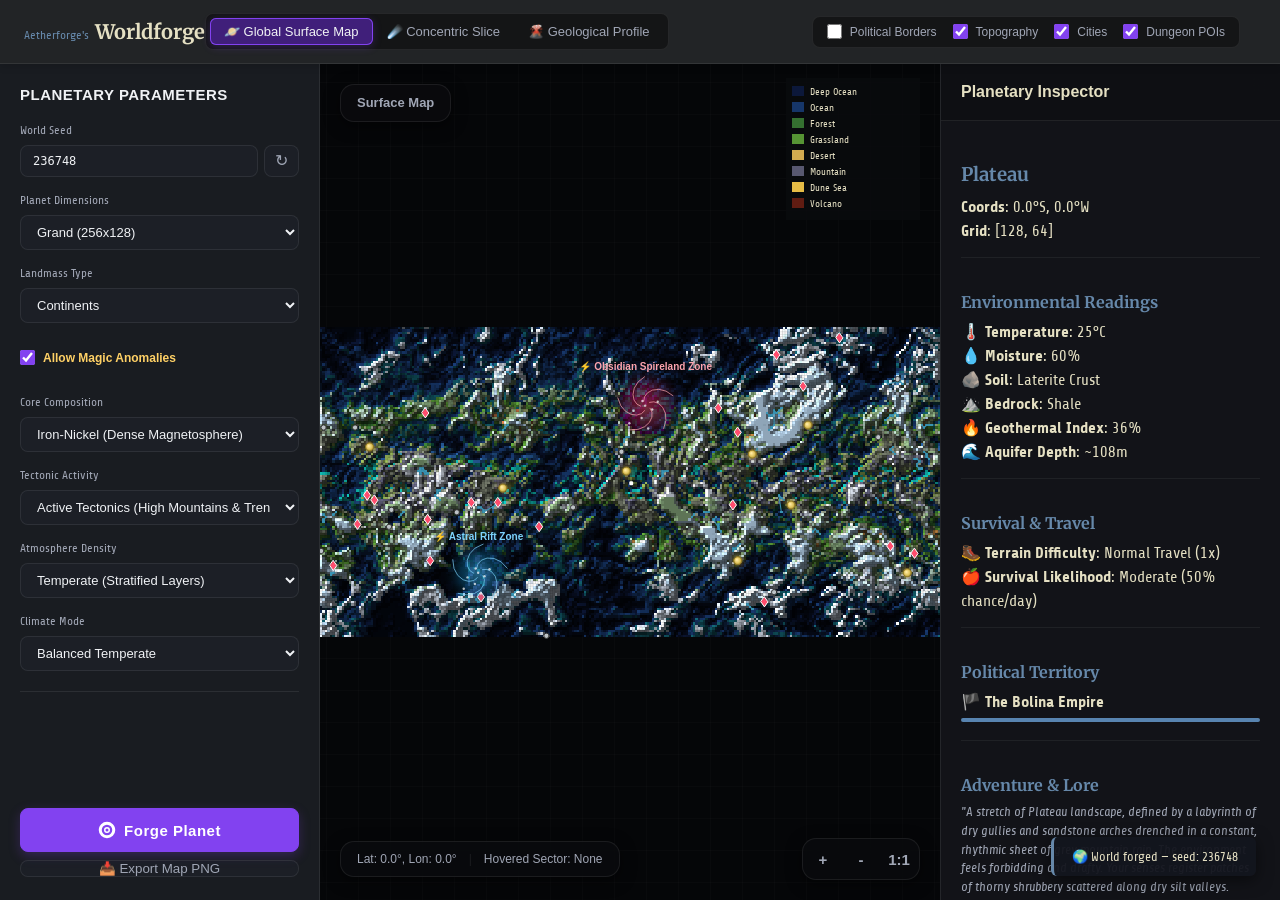
==== commit 43b3755f: "feat: overhaul procedural mathematics (ridged multifractals, domain warping, Coriolis wind vector ra" ====
--- a/world.html
+++ b/world.html
@@ -230,7 +230,7 @@
     <div id="toastContainer" style="position:fixed;bottom:24px;right:24px;z-index:9999;display:flex;flex-direction:column;gap:8px;"></div>
 
     <!-- Web App Logic -->
-    <script type="module" src="js/world.js"></script>
+    <script type="module" src="js/world.js?v=1.0.3"></script>
     <script>
         // Export PNG handler (hoisted so it works after world.js sets window.visualizer)
         document.addEventListener('DOMContentLoaded', () => {
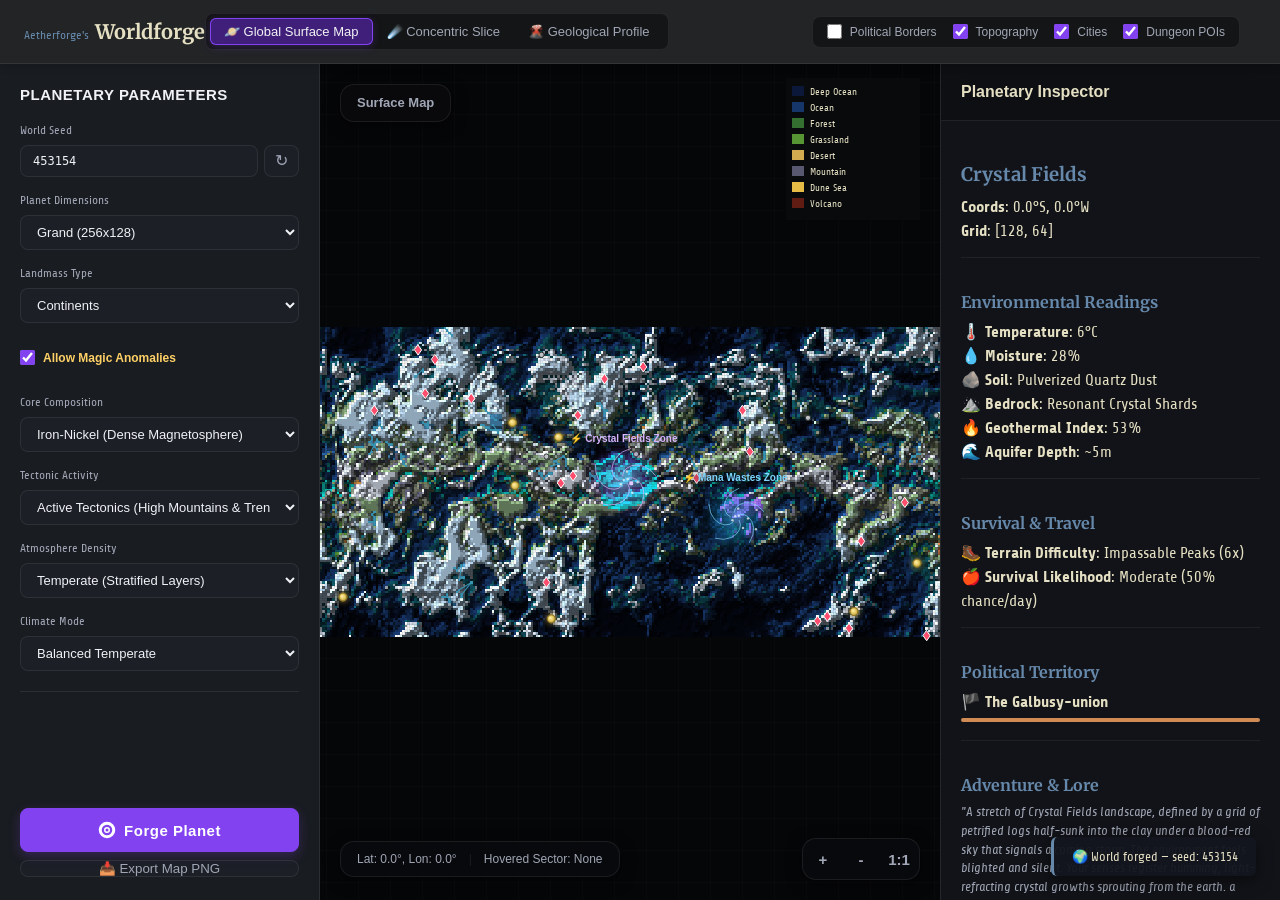
==== commit 7f02df92: "fix: increase global ocean ratio (65-75% oceanic water coverage with depth gradients)" ====
--- a/world.html
+++ b/world.html
@@ -230,7 +230,7 @@
     <div id="toastContainer" style="position:fixed;bottom:24px;right:24px;z-index:9999;display:flex;flex-direction:column;gap:8px;"></div>
 
     <!-- Web App Logic -->
-    <script type="module" src="js/world.js?v=1.0.3"></script>
+    <script type="module" src="js/world.js?v=1.0.4"></script>
     <script>
         // Export PNG handler (hoisted so it works after world.js sets window.visualizer)
         document.addEventListener('DOMContentLoaded', () => {
